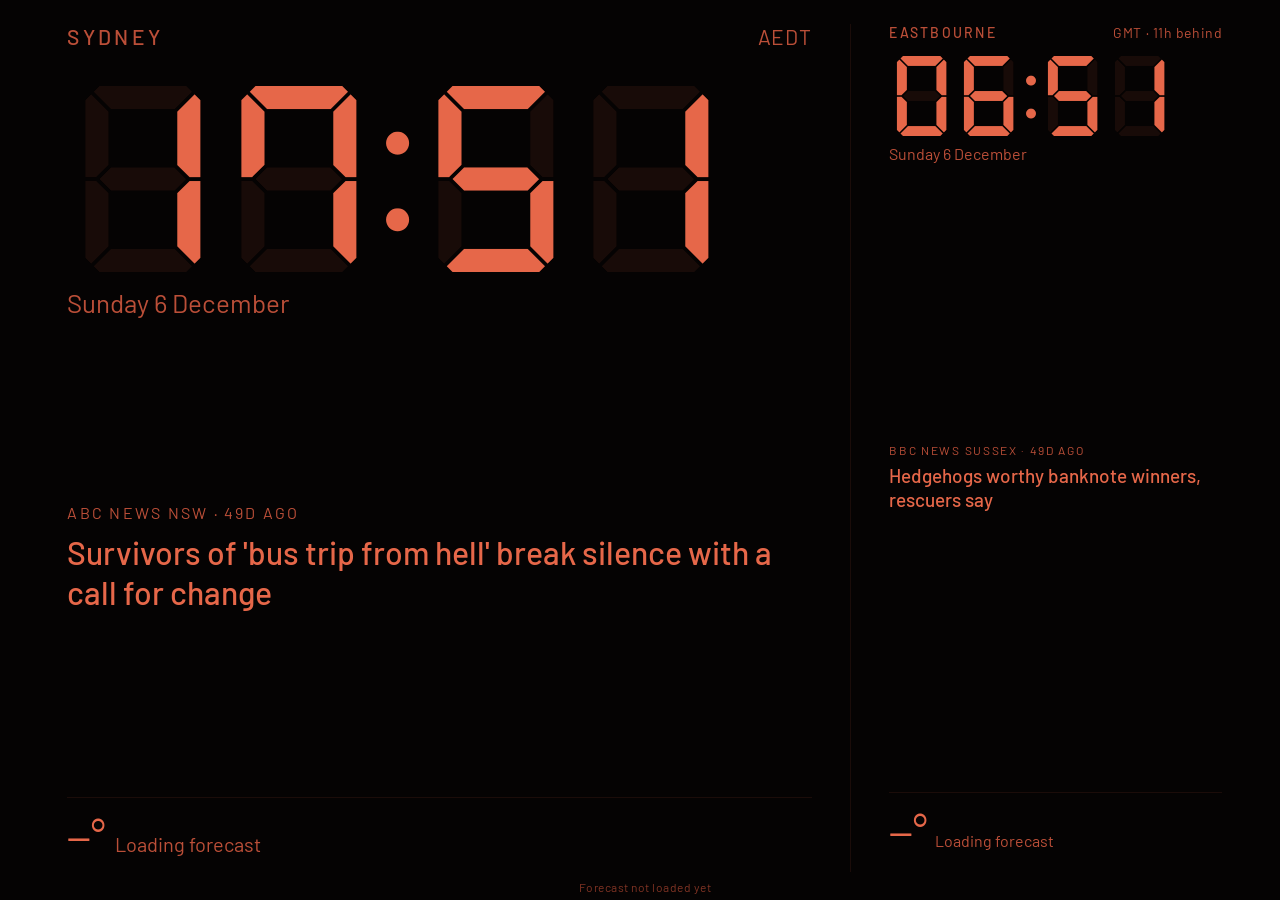
==== index.html @ 303331ee "Sydney: rain-first weather block with next-2-hours strip Co-Authored-By: Claude Sonnet 5.5 <noreply@" ====
<!doctype html>
<html lang="en-AU">
<head>
<meta charset="utf-8">
<meta name="viewport" content="width=device-width, initial-scale=1, viewport-fit=cover, user-scalable=no">
<meta name="apple-mobile-web-app-capable" content="yes">
<meta name="mobile-web-app-capable" content="yes">
<meta name="apple-mobile-web-app-status-bar-style" content="black-translucent">
<meta name="apple-mobile-web-app-title" content="Night Clock">
<meta name="theme-color" content="#050303">
<meta name="color-scheme" content="dark">
<title>Night Clock</title>
<link rel="manifest" href="manifest.webmanifest">
<link rel="apple-touch-icon" href="icon-180.png">
<link rel="preconnect" href="https://fonts.googleapis.com">
<link rel="preconnect" href="https://fonts.gstatic.com" crossorigin>
<link rel="preload" href="fonts/dseg7-classic-latin-700-normal.woff2" as="font" type="font/woff2" crossorigin>
<link rel="stylesheet" href="https://fonts.googleapis.com/css2?family=Barlow+Condensed:wght@400;500&amp;family=Barlow:wght@400;500&amp;display=swap">
<link rel="stylesheet" href="styles.css">
</head>
<body>

<main id="app">
  <section class="city" id="city-syd" aria-label="Sydney">
    <div class="top">
      <header class="city-head">
        <span class="city-name">Sydney</span>
        <span class="city-meta" id="syd-meta"></span>
      </header>
      <div class="time"><span class="ghost" aria-hidden="true">88:88</span><span class="hm" id="syd-hm">--:--</span><span class="ap" id="syd-ap"></span></div>
      <div class="date" id="syd-date"></div>
    </div>
    <div class="news" id="syd-news" hidden>
      <div class="news-src" id="syd-news-src"></div>
      <p class="news-title" id="syd-news-title"></p>
    </div>
    <div class="wx wx-rainy">
      <div class="wx-now">
        <span class="wx-temp" id="syd-temp">--°</span>
        <span class="wx-desc" id="syd-desc">Loading forecast</span>
        <span class="wx-range" id="syd-range"></span>
      </div>
      <div class="rain-row">
        <div class="rain-text">
          <div class="rain-head" id="syd-rain-head"></div>
          <div class="rain-sub" id="syd-rain-sub"></div>
        </div>
        <div class="rain-nc" id="syd-nc-wrap" hidden>
          <div class="rain-nc-cap" id="syd-nc-cap"></div>
          <div id="syd-nc"></div>
        </div>
      </div>
      <div class="wx-chart" id="syd-chart"></div>
    </div>
  </section>

  <section class="city" id="city-uk" aria-label="Eastbourne">
    <div class="top">
      <header class="city-head">
        <span class="city-name">Eastbourne</span>
        <span class="city-meta" id="uk-meta"></span>
      </header>
      <div class="time"><span class="ghost" aria-hidden="true">88:88</span><span class="hm" id="uk-hm">--:--</span><span class="ap" id="uk-ap"></span></div>
      <div class="date" id="uk-date"></div>
    </div>
    <div class="news" id="uk-news" hidden>
      <div class="news-src" id="uk-news-src"></div>
      <p class="news-title" id="uk-news-title"></p>
    </div>
    <div class="wx">
      <div class="wx-now">
        <span class="wx-temp" id="uk-temp">--°</span>
        <span class="wx-desc" id="uk-desc">Loading forecast</span>
      </div>
      <div class="wx-range" id="uk-range"></div>
      <div class="wx-chart" id="uk-chart"></div>
    </div>
  </section>

  <footer id="foot"></footer>
</main>

<nav id="controls" hidden aria-label="Display settings">
  <button type="button" id="btn-hours"></button>
  <button type="button" id="btn-dim"></button>
  <span id="awake"></span>
</nav>

<script src="app.js"></script>
</body>
</html>
---- styles.css ----
/* Night Clock
   Layout: two city columns (Sydney wider) in landscape, two stacked rows in portrait.
   Everything sizes from its column width (cqw), so the same rules fit both orientations. */

@font-face {
  font-family: "DSEG7 Classic";
  font-weight: 700;
  font-style: normal;
  font-display: swap;
  src: url("fonts/dseg7-classic-latin-700-normal.woff2") format("woff2");
}

:root {
  --bg: #050303;
  --ink: #ff7352;      /* digits: warm red-orange, gentlest on night vision */
  --ink-2: #d0583f;    /* labels and secondary text */
  --ink-3: #8f3a29;    /* footnotes and axes */
  --line: #1f0e0a;     /* hairlines and night shading */
  --dim: 0.9;
  --digits: "DSEG7 Classic", "Barlow Condensed", "Arial Narrow", Arial, sans-serif;
  --display: "Barlow Condensed", "Arial Narrow", "Helvetica Neue", Arial, sans-serif;
  --body: "Barlow", -apple-system, "Helvetica Neue", Arial, sans-serif;
  color-scheme: dark;
}

* { box-sizing: border-box; margin: 0; }
[hidden] { display: none !important; }

html, body {
  height: 100%;
  background: var(--bg);
  color: var(--ink);
  overflow: hidden;
  -webkit-text-size-adjust: 100%;
  -webkit-user-select: none;
  user-select: none;
  -webkit-tap-highlight-color: transparent;
}

body { font-family: var(--body); }

#app {
  position: fixed;
  top: 0; right: 0; bottom: 0; left: 0;
  display: grid;
  grid-template-columns: minmax(0, 2fr) minmax(0, 1fr);
  padding:
    max(24px, env(safe-area-inset-top))
    max(24px, env(safe-area-inset-right))
    max(28px, env(safe-area-inset-bottom))
    max(24px, env(safe-area-inset-left));
  opacity: var(--dim);
  transition: opacity 0.8s ease;
}

/* Time block pinned to the top, forecast pinned to the bottom, so both cities line up. */
.city {
  container-type: inline-size;
  display: flex;
  flex-direction: column;
  justify-content: space-between;
  gap: 16px;
  min-width: 0;
  overflow: hidden;
  padding: 0 clamp(16px, 3vw, 40px);
}

.city + .city { border-left: 1px solid var(--line); }

.city-head {
  display: flex;
  flex-wrap: wrap;
  justify-content: space-between;
  align-items: baseline;
  gap: 12px;
  font-size: clamp(14px, 3.4cqw, 21px);
  letter-spacing: 0.16em;
  text-transform: uppercase;
  color: var(--ink-2);
}

.city-name { font-weight: 500; white-space: nowrap; }
.city-meta { letter-spacing: 0.04em; text-transform: none; color: var(--ink-2); text-align: right; }

.time {
  position: relative;
  font-family: var(--digits);
  font-weight: 700;
  font-size: 24cqw;
  line-height: 1;
  letter-spacing: 0.02em;
  white-space: nowrap;
  margin-top: 0.2em;
}

/* unlit segments, like a real LED display */
.time .ghost { position: absolute; left: 0; top: 0; opacity: 0.09; pointer-events: none; }
.time .hm { white-space: pre; }

#city-syd .time { font-size: 25cqw; }

.ap {
  font-family: var(--body);
  font-size: 0.2em;
  font-weight: 400;
  letter-spacing: 0.04em;
  margin-left: 0.3em;
  color: var(--ink-2);
}

.date {
  font-size: clamp(16px, 4cqw, 26px);
  color: var(--ink-2);
  margin-top: 0.4em;
}

/* regional headline, fills the space between the clock and the forecast */
.news { min-width: 0; }

.news-src {
  font-size: clamp(12px, 2.8cqw, 16px);
  letter-spacing: 0.14em;
  text-transform: uppercase;
  color: var(--ink-2);
  margin-bottom: 0.6em;
}

.news-title {
  font-family: var(--body);
  font-weight: 500;
  font-size: clamp(19px, 4.6cqw, 32px);
  line-height: 1.25;
  color: var(--ink);
  display: -webkit-box;
  -webkit-box-orient: vertical;
  -webkit-line-clamp: 4;
  overflow: hidden;
}

.wx {
  padding-top: clamp(12px, 2vh, 22px);
  border-top: 1px solid var(--line);
}

.wx-now { display: flex; align-items: baseline; gap: 0.5em; flex-wrap: wrap; }

.wx-temp {
  font-family: var(--display);
  font-weight: 400;
  font-size: clamp(40px, 11cqw, 68px);
  line-height: 1;
  font-variant-numeric: tabular-nums;
}

.wx-desc { font-size: clamp(16px, 3.8cqw, 24px); color: var(--ink-2); }

.wx-range {
  font-size: clamp(13px, 3cqw, 18px);
  color: var(--ink-2);
  margin-top: 0.35em;
  min-height: 1.3em;
}

.wx-chart svg { display: block; width: 100%; height: auto; margin-top: 0.7em; }

/* Sydney: rain first, temperature small */
.wx-rainy .wx-now { gap: 0.6em; }
.wx-rainy .wx-temp { font-size: clamp(28px, 6.2cqw, 40px); }
.wx-rainy .wx-desc { font-size: clamp(15px, 3.2cqw, 20px); }
.wx-rainy .wx-range { margin: 0 0 0 auto; min-height: 0; font-size: clamp(13px, 2.8cqw, 17px); }
.rain-row { display: flex; gap: 20px; align-items: flex-start; margin-top: 0.6em; }
.rain-text { flex: 1 1 56%; min-width: 0; }
.rain-head {
  font-family: var(--display);
  font-weight: 500;
  font-size: clamp(26px, 6.6cqw, 42px);
  line-height: 1.05;
  color: var(--ink);
}
.rain-sub { font-size: clamp(14px, 3cqw, 19px); color: var(--ink-2); margin-top: 0.35em; }
.rain-nc { flex: 0 0 38%; min-width: 0; }
.rain-nc-cap {
  font-size: clamp(11px, 2.4cqw, 14px);
  letter-spacing: 0.1em;
  text-transform: uppercase;
  color: var(--ink-2);
  margin-bottom: 4px;
}
.rain-nc svg { display: block; width: 100%; height: 60px; }
.wx-rainy .wx-chart svg { margin-top: 0.7em; }

/* chart parts */
.night { fill: var(--line); }
.bar   { fill: var(--ink); opacity: 0.32; }
.axis  { stroke: var(--ink-3); stroke-width: 1; }
.tick  { stroke: var(--ink-3); stroke-width: 1; }
.bar-led { opacity: 0.55; }
.bar-nc  { opacity: 0.85; }
.grid  { stroke: var(--ink-3); stroke-width: 1; stroke-dasharray: 3 5; opacity: 0.7; }
.tline-thin { stroke-width: 2; opacity: 0.55; }
.lbl-sm { font-size: 14px; }
.lbl-halo { paint-order: stroke; stroke: var(--bg); stroke-width: 5px; stroke-linejoin: round; }
.area  { fill: var(--ink); opacity: 0.1; }
.tline { fill: none; stroke: var(--ink); stroke-width: 3; stroke-linejoin: round; stroke-linecap: round; }
.dot   { fill: var(--bg); stroke: var(--ink); stroke-width: 3; }
.val   { fill: var(--ink); font-family: var(--display); font-size: 24px; font-weight: 500; }
.lbl   { fill: var(--ink-2); font-family: var(--body); font-size: 17px; }

#foot {
  position: absolute;
  left: 0; right: 0;
  bottom: max(6px, env(safe-area-inset-bottom));
  text-align: center;
  font-size: 12px;
  letter-spacing: 0.04em;
  color: var(--ink-3);
}

#controls {
  position: fixed;
  left: 50%;
  bottom: max(36px, env(safe-area-inset-bottom));
  transform: translateX(-50%);
  display: flex;
  align-items: center;
  flex-wrap: wrap;
  justify-content: center;
  gap: 12px 16px;
  max-width: calc(100vw - 32px);
  padding: 12px 16px;
  background: #140805;
  border: 1px solid var(--ink-3);
  border-radius: 14px;
  filter: brightness(var(--ctl, 0.9));  /* dims with the display but stays opaque */
  z-index: 5;
}

#controls button {
  min-height: 52px;
  min-width: 150px;
  padding: 0 20px;
  font: 500 18px var(--body);
  color: var(--ink);
  background: transparent;
  border: 1px solid var(--ink-3);
  border-radius: 10px;
}

#controls button:active { background: var(--line); }
#awake { font-size: 14px; color: var(--ink-2); max-width: 280px; }

@media (orientation: portrait) {
  #app {
    grid-template-columns: minmax(0, 1fr);
    grid-template-rows: minmax(0, 1fr) minmax(0, 1fr);
  }
  .city + .city { border-left: 0; border-top: 1px solid var(--line); }
  #app { padding-top: max(20px, env(safe-area-inset-top)); padding-bottom: max(24px, env(safe-area-inset-bottom)); }
  .city { gap: 8px; padding-bottom: 14px; }
  .news { display: none; }  /* portrait is tight, headlines are for landscape */
  #city-syd .time { font-size: 17cqw; }
  .rain-nc svg { height: 46px; }
  .rain-row { margin-top: 0.3em; }
  .rain-head { font-size: clamp(24px, 5cqw, 34px); }
  #city-uk .time { font-size: 16cqw; }
  .wx { padding-top: 8px; }
  .wx-temp { font-size: 52px; }
}

@media (prefers-reduced-motion: reduce) {
  #app { transition: none; }
}
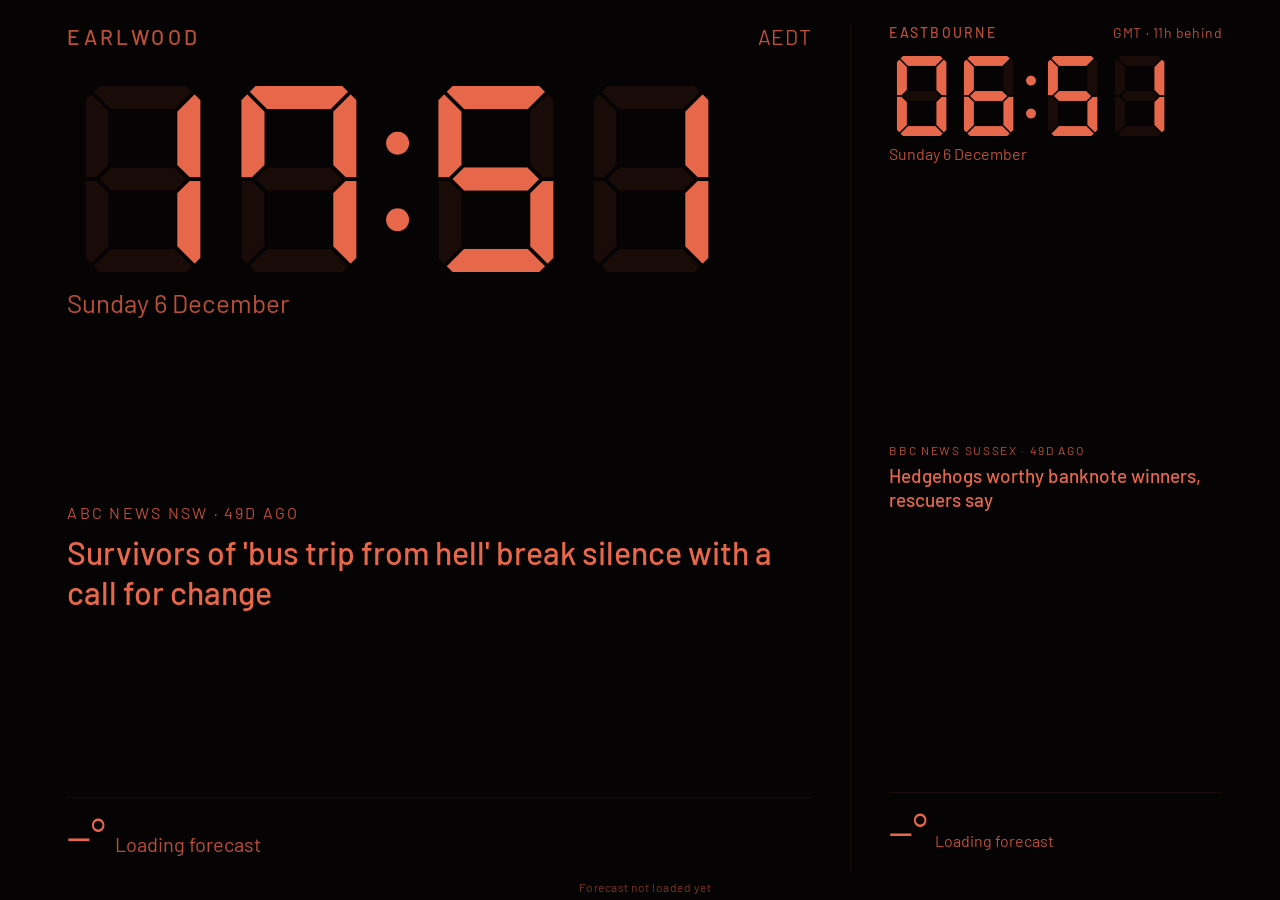
==== commit 82754d54: "Label the Sydney column Earlwood Co-Authored-By: Claude Sonnet 5.5 <noreply@anthropic.com> Claude-Se" ====
--- a/index.html
+++ b/index.html
@@ -21,10 +21,10 @@
 <body>
 
 <main id="app">
-  <section class="city" id="city-syd" aria-label="Sydney">
+  <section class="city" id="city-syd" aria-label="Earlwood">
     <div class="top">
       <header class="city-head">
-        <span class="city-name">Sydney</span>
+        <span class="city-name">Earlwood</span>
         <span class="city-meta" id="syd-meta"></span>
       </header>
       <div class="time"><span class="ghost" aria-hidden="true">88:88</span><span class="hm" id="syd-hm">--:--</span><span class="ap" id="syd-ap"></span></div>
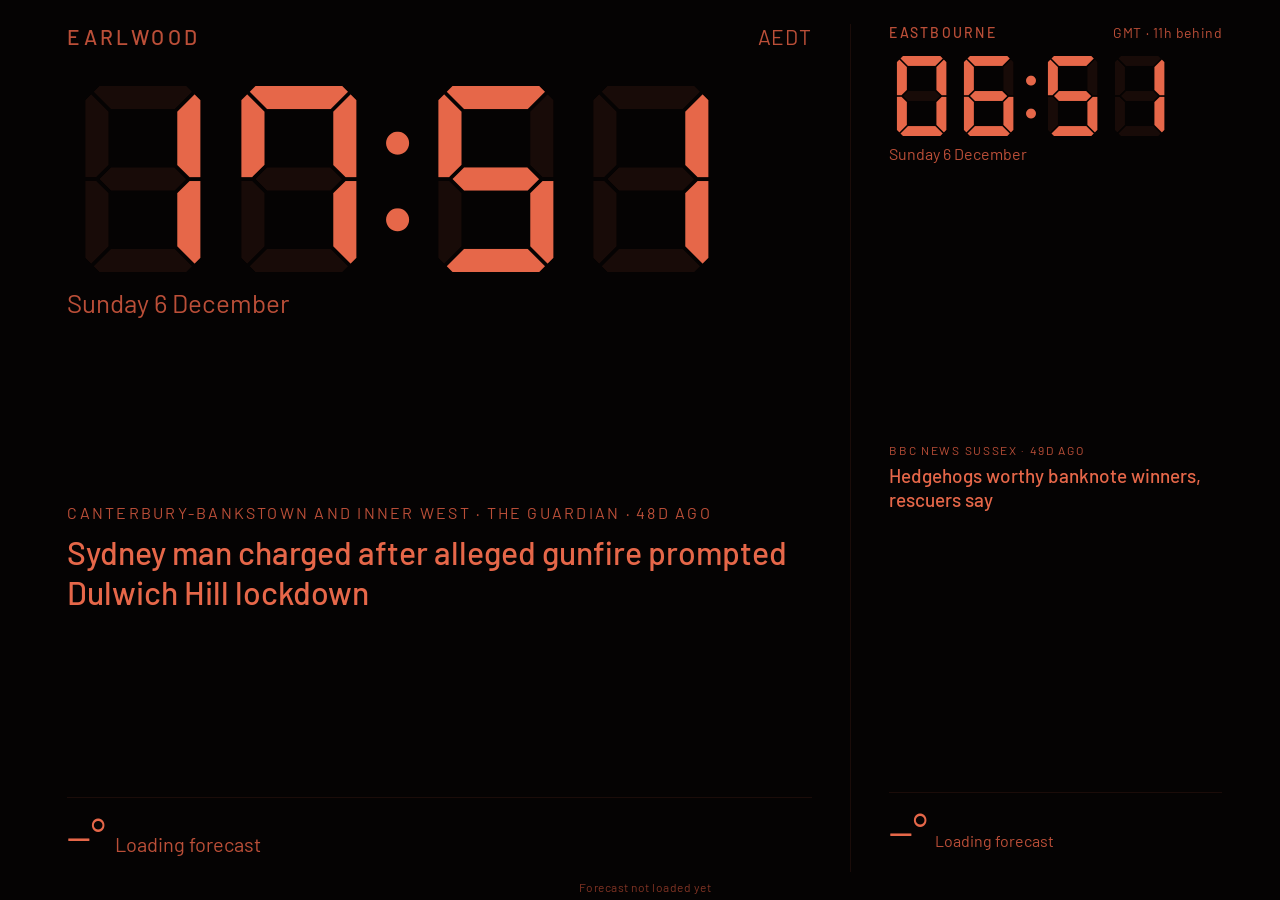
==== commit 6510910d: "Add a Full screen button for browsers that support it Co-Authored-By: Claude Sonnet 5.5 <noreply@ant" ====
--- a/index.html
+++ b/index.html
@@ -83,6 +83,7 @@
 <nav id="controls" hidden aria-label="Display settings">
   <button type="button" id="btn-hours"></button>
   <button type="button" id="btn-dim"></button>
+  <button type="button" id="btn-full" hidden></button>
   <span id="awake"></span>
 </nav>
 
--- a/styles.css
+++ b/styles.css
@@ -162,6 +162,12 @@
 }
 
 .wx-chart svg { display: block; width: 100%; height: auto; margin-top: 0.7em; }
+
+/* Earlwood-only page (earlwood/index.html): one wide column */
+#app.solo { grid-template-columns: minmax(0, 1fr); }
+.solo #city-syd .time { font-size: 20cqw; }
+.solo .news-title { -webkit-line-clamp: 2; }
+.solo .rain-nc { flex-basis: 34%; }
 
 /* Sydney: rain first, temperature small */
 .wx-rainy .wx-now { gap: 0.6em; }
@@ -270,3 +276,10 @@
 @media (prefers-reduced-motion: reduce) {
   #app { transition: none; }
 }
+
+@media (orientation: portrait) {
+  #app.solo { grid-template-rows: minmax(0, 1fr); }
+  .solo .news { display: block; }
+  .solo #city-syd .time { font-size: 21cqw; }
+  .solo .wx-chart svg { height: auto; }
+}
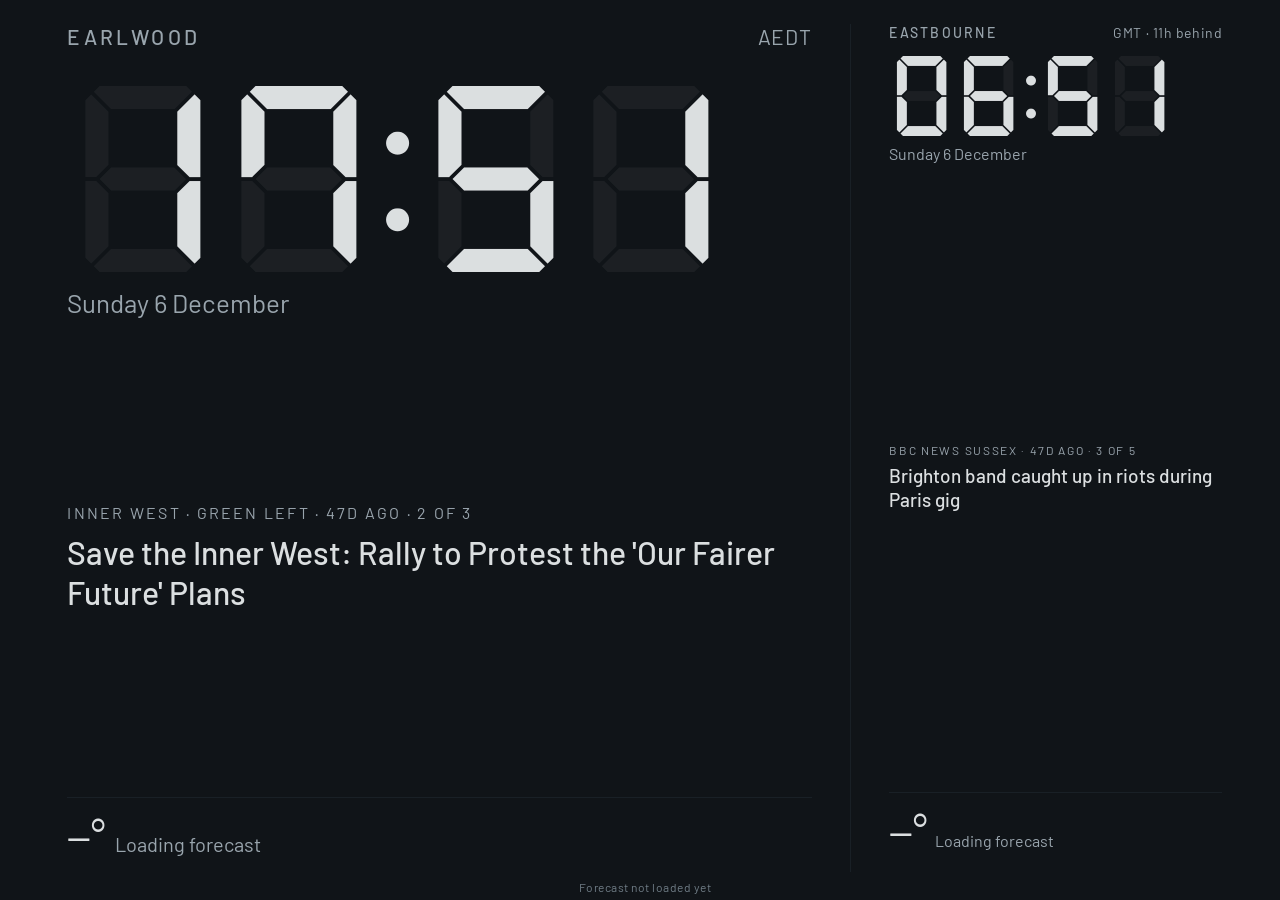
==== commit d59032c6: "Two-city page: turn on the colour themes (daily rotation, night look 8pm to 6am) so the rotator show" ====
--- a/index.html
+++ b/index.html
@@ -82,11 +82,13 @@
 
 <nav id="controls" hidden aria-label="Display settings">
   <button type="button" id="btn-hours"></button>
+  <button type="button" id="btn-theme"></button>
   <button type="button" id="btn-dim"></button>
   <button type="button" id="btn-full" hidden></button>
   <span id="awake"></span>
 </nav>
 
+<script>window.NIGHT_CLOCK = { themes: true };</script>
 <script src="app.js"></script>
 </body>
 </html>
--- a/styles.css
+++ b/styles.css
@@ -165,7 +165,10 @@
 
 /* Earlwood-only page (earlwood/index.html): one wide column */
 #app.solo { grid-template-columns: minmax(0, 1fr); }
-.solo #city-syd .time { font-size: 20cqw; }
+.solo .wx { min-height: 0; }
+.solo .wx-chart { flex: 1 1 0; min-height: 70px; max-height: 300px; position: relative; }
+.solo .wx-chart svg { position: absolute; left: 0; top: 0; width: 100%; height: 100%; margin-top: 0; }
+.news-title a { color: inherit; text-decoration: none; -webkit-touch-callout: none; }
 .solo .news-title { -webkit-line-clamp: 2; }
 .solo .rain-nc { flex-basis: 34%; }
 
@@ -280,6 +283,99 @@
 @media (orientation: portrait) {
   #app.solo { grid-template-rows: minmax(0, 1fr); }
   .solo .news { display: block; }
-  .solo #city-syd .time { font-size: 21cqw; }
+  .solo #city-syd .time { font-size: min(26cqw, 20vh); }
   .solo .wx-chart svg { height: auto; }
 }
+
+/* short landscape screens such as small tablets */
+@media (orientation: landscape) and (max-height: 640px) {
+  #app { padding-top: 12px; padding-bottom: 20px; }
+  .city { gap: 8px; }
+  .city-head { font-size: 14px; }
+  .date { font-size: 18px; margin-top: 0.2em; }
+  .wx-rainy .wx-temp { font-size: 28px; }
+  .wx-rainy .wx-desc, .wx-rainy .wx-range { font-size: 14px; }
+  .rain-row { margin-top: 0.3em; }
+  .rain-head { font-size: 26px; }
+  .rain-sub, .rain-next { font-size: 14px; margin-top: 0.2em; }
+  .rain-nc-cap { font-size: 11px; margin-bottom: 2px; }
+  .rain-nc svg { height: 40px; }
+  #foot { font-size: 11px; }
+}
+
+/* ---------- Earlwood page: a clock strip and three big answers ----------
+   Light rail, what to wear, umbrella. Built to be read from across the kitchen, so words are huge
+   and a row turns into a solid block when it needs attention. */
+#app.solo { padding-top: max(24px, env(safe-area-inset-top)); padding-bottom: max(30px, env(safe-area-inset-bottom)); }
+#app.solo .city { gap: clamp(8px, 1.6vh, 16px); padding: 0 clamp(8px, 1.6vw, 24px); }
+#app.solo .top { display: flex; align-items: baseline; justify-content: space-between; gap: 24px; flex: 0 0 auto; }
+#app.solo #city-syd .time { font-size: min(15vh, 21cqw); margin-top: 0; }
+#app.solo .date { font-size: min(5vh, 4.2cqw); margin: 0; text-align: right; color: var(--ink); }
+#app.solo .rows { flex: 1 1 0; min-height: 0; display: flex; flex-direction: column; gap: clamp(8px, 1.6vh, 16px); }
+
+.row {
+  flex: 1 1 0;
+  min-height: 0;
+  display: grid;
+  grid-template-columns: auto minmax(0, 1fr) auto;
+  align-items: center;
+  gap: clamp(14px, 2.6cqw, 36px);
+  padding: 0 clamp(16px, 3cqw, 40px);
+  border: 2px solid var(--rowline, var(--ink-3));
+  border-radius: 20px;
+  color: var(--ink);
+  background: var(--row-bg, transparent);
+  overflow: hidden;
+}
+.row .ico { display: flex; gap: 0.15em; align-items: center; }
+.row .ico svg { display: block; flex: none; width: min(15vh, 13cqw); height: min(15vh, 13cqw); fill: none; stroke: currentColor; stroke-width: 3; stroke-linejoin: round; stroke-linecap: round; }
+.row .ico-2 svg { width: min(11vh, 10cqw); height: min(11vh, 10cqw); }
+.row .ico-3 svg { width: min(8.5vh, 8cqw); height: min(8.5vh, 8cqw); }
+.row .ico svg circle { fill: currentColor; }
+.row-label { font-size: clamp(14px, 2.4vh, 24px); letter-spacing: 0.12em; text-transform: uppercase; color: var(--ink-2); }
+.row-word { font-family: var(--display); font-weight: 500; font-size: min(10.5vh, 10cqw); line-height: 1; margin-top: 0.05em; white-space: nowrap; overflow: hidden; text-overflow: ellipsis; }
+.row-sub { font-size: clamp(17px, 3.5vh, 34px); line-height: 1.15; margin-top: 0.1em; color: var(--ink-2); }
+.row-note { font-size: clamp(15px, 2.8vh, 26px); line-height: 1.15; margin-top: 0.1em; color: var(--ink-2); }
+.row-num { font-family: var(--display); font-weight: 500; font-size: min(17vh, 15cqw); line-height: 1; text-align: right; }
+.row-num-cap { display: block; font-family: var(--body); font-weight: 400; font-size: clamp(13px, 2.2vh, 22px); letter-spacing: 0.1em; text-transform: uppercase; color: var(--ink-2); }
+
+/* quiet: nothing to worry about, dimmer and outlined */
+.row.quiet, #tile-wear { border-color: var(--ok-line, var(--rowline, var(--ink-3))); }
+.row.quiet { color: var(--ink-2); }
+.row.quiet .row-label, .row.quiet .row-sub, .row.quiet .row-note { color: var(--ink-3); }
+.row.quiet .ico, #tile-wear .ico { color: var(--ok-icon, inherit); }
+/* needs attention: a solid block, impossible to miss */
+.row.on { background: var(--alert, var(--ink)); border-color: var(--alert, var(--ink)); color: var(--on-alert, var(--bg)); }
+.row.on .row-label, .row.on .row-sub, .row.on .row-note, .row.on .row-num-cap { color: var(--on-alert, var(--bg)); }
+.row.maybe { border-color: var(--maybe, var(--ink)); }
+.row.maybe .ico { color: var(--maybe-icon, inherit); }
+
+/* Colour themes for the Earlwood page. The warm night look is the default set in :root; the page picks
+   one by setting data-theme on <html>: four daytime looks that take turns day by day, and night (8pm to 6am). */
+/* the unlit clock segments are quieter on the themed looks */
+[data-theme] .time .ghost { opacity: 0.06; }
+[data-theme="daylight"] {
+  --bg: #FBF8F3; --ink: #1E2A32; --ink-2: #3F4E58; --ink-3: #66727B; --line: #EDE7DB;
+  --rowline: #C9C0AE; --alert: #D9480F; --on-alert: #FFFFFF; --maybe: #D9480F;
+}
+[data-theme="slate"] {
+  --bg: #101418; --ink: #F2F5F7; --ink-2: #A9B5BE; --ink-3: #7B8993; --line: #1B2229;
+  --rowline: #2A343C; --alert: #FF6B4A; --on-alert: #1A0B07; --maybe: #2DD4BF; --ok-icon: #2DD4BF; --maybe-icon: #2DD4BF;
+}
+[data-theme="traffic"] {
+  --bg: #0B1220; --ink: #FFFFFF; --ink-2: #B5C1D6; --ink-3: #8393AD; --line: #16213A;
+  --rowline: #30A46C; --ok-line: #30A46C; --ok-icon: #4CC38A; --alert: #E5484D; --on-alert: #FFFFFF; --maybe: #F5A524; --maybe-icon: #F5A524;
+}
+[data-theme="sky"] {
+  --bg: #EAF2FB; --ink: #0B2545; --ink-2: #3C5A7D; --ink-3: #5A7596; --line: #D7E5F6;
+  --rowline: #B9CDE6; --row-bg: #FFFFFF; --alert: #F5A524; --on-alert: #2B1A00; --maybe: #1D6FD8; --ok-icon: #1D6FD8; --maybe-icon: #1D6FD8;
+}
+
+@media (orientation: portrait) {
+  #app.solo #city-syd .time { font-size: min(14vh, 25cqw); }
+  #app.solo .top { flex-direction: column; align-items: flex-start; gap: 4px; }
+  #app.solo .date { text-align: left; font-size: 3.6vh; }
+  .row .ico svg { width: min(10vh, 12cqw); height: min(10vh, 12cqw); }
+  .row-word { font-size: min(7.5vh, 10cqw); }
+  .row-num { font-size: min(10vh, 18cqw); }
+}
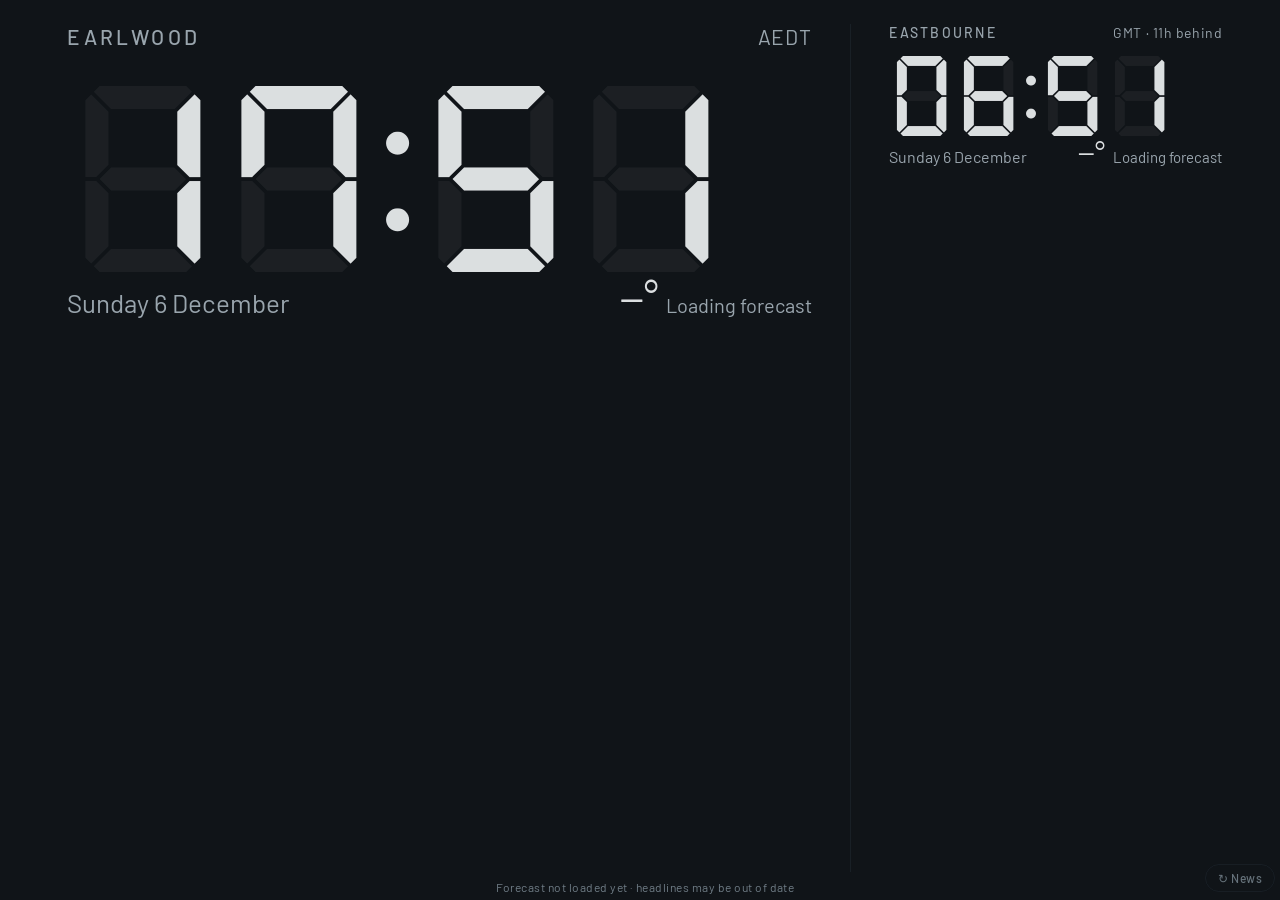
==== commit 4ccc111c: "Version 2: local news list, minimal weather, refresh button - Weather is just the main thing ("18°C " ====
--- a/index.html
+++ b/index.html
@@ -28,30 +28,15 @@
         <span class="city-meta" id="syd-meta"></span>
       </header>
       <div class="time"><span class="ghost" aria-hidden="true">88:88</span><span class="hm" id="syd-hm">--:--</span><span class="ap" id="syd-ap"></span></div>
-      <div class="date" id="syd-date"></div>
-    </div>
-    <div class="news" id="syd-news" hidden>
-      <div class="news-src" id="syd-news-src"></div>
-      <p class="news-title" id="syd-news-title"></p>
-    </div>
-    <div class="wx wx-rainy">
-      <div class="wx-now">
-        <span class="wx-temp" id="syd-temp">--°</span>
-        <span class="wx-desc" id="syd-desc">Loading forecast</span>
-        <span class="wx-range" id="syd-range"></span>
-      </div>
-      <div class="rain-row">
-        <div class="rain-text">
-          <div class="rain-head" id="syd-rain-head"></div>
-          <div class="rain-sub" id="syd-rain-sub"></div>
-        </div>
-        <div class="rain-nc" id="syd-nc-wrap" hidden>
-          <div class="rain-nc-cap" id="syd-nc-cap"></div>
-          <div id="syd-nc"></div>
+      <div class="date-row">
+        <div class="date" id="syd-date"></div>
+        <div class="wx-now">
+          <span class="wx-temp" id="syd-temp">--°</span>
+          <span class="wx-desc" id="syd-desc">Loading forecast</span>
         </div>
       </div>
-      <div class="wx-chart" id="syd-chart"></div>
     </div>
+    <div class="news news-list" id="syd-news" hidden></div>
   </section>
 
   <section class="city" id="city-uk" aria-label="Eastbourne">
@@ -61,29 +46,26 @@
         <span class="city-meta" id="uk-meta"></span>
       </header>
       <div class="time"><span class="ghost" aria-hidden="true">88:88</span><span class="hm" id="uk-hm">--:--</span><span class="ap" id="uk-ap"></span></div>
-      <div class="date" id="uk-date"></div>
+      <div class="date-row">
+        <div class="date" id="uk-date"></div>
+        <div class="wx-now">
+          <span class="wx-temp" id="uk-temp">--°</span>
+          <span class="wx-desc" id="uk-desc">Loading forecast</span>
+        </div>
+      </div>
     </div>
-    <div class="news" id="uk-news" hidden>
-      <div class="news-src" id="uk-news-src"></div>
-      <p class="news-title" id="uk-news-title"></p>
-    </div>
-    <div class="wx">
-      <div class="wx-now">
-        <span class="wx-temp" id="uk-temp">--°</span>
-        <span class="wx-desc" id="uk-desc">Loading forecast</span>
-      </div>
-      <div class="wx-range" id="uk-range"></div>
-      <div class="wx-chart" id="uk-chart"></div>
-    </div>
+    <div class="news news-list" id="uk-news" hidden></div>
   </section>
 
   <footer id="foot"></footer>
+  <button type="button" id="btn-news-page" aria-label="Refresh news">↻ News</button>
 </main>
 
 <nav id="controls" hidden aria-label="Display settings">
   <button type="button" id="btn-hours"></button>
   <button type="button" id="btn-theme"></button>
   <button type="button" id="btn-dim"></button>
+  <button type="button" id="btn-news">Refresh news</button>
   <button type="button" id="btn-full" hidden></button>
   <span id="awake"></span>
 </nav>
--- a/styles.css
+++ b/styles.css
@@ -223,6 +223,8 @@
   font-size: 12px;
   letter-spacing: 0.04em;
   color: var(--ink-3);
+  padding: 0 12px;
+  box-sizing: border-box;
 }
 
 #controls {
@@ -266,7 +268,7 @@
   .city + .city { border-left: 0; border-top: 1px solid var(--line); }
   #app { padding-top: max(20px, env(safe-area-inset-top)); padding-bottom: max(24px, env(safe-area-inset-bottom)); }
   .city { gap: 8px; padding-bottom: 14px; }
-  .news { display: none; }  /* portrait is tight, headlines are for landscape */
+  .news:not(.news-list) { display: none; }  /* the one-headline box is hidden in portrait; the v2 list fits what it can */
   #city-syd .time { font-size: 17cqw; }
   .rain-nc svg { height: 46px; }
   .rain-row { margin-top: 0.3em; }
@@ -374,8 +376,57 @@
 @media (orientation: portrait) {
   #app.solo #city-syd .time { font-size: min(14vh, 25cqw); }
   #app.solo .top { flex-direction: column; align-items: flex-start; gap: 4px; }
-  #app.solo .date { text-align: left; font-size: 3.6vh; }
-  .row .ico svg { width: min(10vh, 12cqw); height: min(10vh, 12cqw); }
-  .row-word { font-size: min(7.5vh, 10cqw); }
-  .row-num { font-size: min(10vh, 18cqw); }
-}
+  #app.solo .date { text-align: left; font-size: max(18px, min(3.6vh, 6.2cqw)); }
+  /* Narrow tablet: the icon sits beside the label and word, and the detail lines run the full card width.
+     Everything inside a card is in em off one base size taken from the width, so fitRows() in app.js
+     can shrink a whole card (--fit) if its words are long. */
+  #app.solo .rows { gap: 10px; }
+  #foot { font-size: 11px; letter-spacing: 0; }
+  .row {
+    flex: 1 1 auto;
+    font-size: calc(var(--fit, 1) * clamp(16px, 5cqw, 34px));
+    grid-template-columns: auto minmax(0, 1fr) auto;
+    grid-template-areas: "ico label num" "ico word num" "sub sub sub" "note note note";
+    column-gap: 0.6em; row-gap: 0;
+    align-content: center;
+    padding: 0.5em 0.7em;
+  }
+  .row-body { display: contents; }
+  .row-body > :empty { display: none; }
+  .row .ico { grid-area: ico; flex-direction: column; align-self: center; }
+  .row-label { grid-area: label; align-self: end; font-size: 0.8em; letter-spacing: 0.06em; }
+  .row-word { grid-area: word; align-self: start; font-size: 2.4em; white-space: normal; overflow: visible; text-overflow: clip; line-height: 1.02; }
+  .row-sub { grid-area: sub; font-size: 1em; margin-top: 0.3em; }
+  .row-note { grid-area: note; font-size: 0.88em; margin-top: 0.2em; }
+  .row-num { grid-area: num; align-self: center; font-size: 3.2em; }
+  .row-num-cap { font-size: 0.22em; letter-spacing: 0.06em; }
+  .row .ico svg, .row .ico-2 svg { width: 2.6em; height: 2.6em; }
+  .row .ico-2 svg { width: 1.8em; height: 1.8em; }
+  .row .ico-3 svg { width: 1.4em; height: 1.4em; }
+}
+
+/* v2: the weather sits beside the date, right under the clock */
+.date-row { display: flex; align-items: baseline; justify-content: space-between; flex-wrap: wrap; gap: 0.3em 1em; }
+.date-row .wx-now { gap: 0.5em; }
+.date-row .wx-temp { font-size: clamp(28px, 6.2cqw, 40px); }
+.date-row .wx-desc { font-size: clamp(15px, 3.2cqw, 20px); }
+
+/* v2: a list of local headlines fills the space under the clock */
+.city { justify-content: flex-start; }
+.news-list { flex: 1 1 0; min-height: 0; overflow: hidden; position: relative; padding-bottom: 8px; }
+.news-item { padding: 0.7em 0; border-top: 1px solid var(--line); }
+.news-item .news-src { margin-bottom: 0.3em; }
+.news-list .news-title { -webkit-line-clamp: 3; font-size: clamp(16px, 3.6cqw, 26px); }
+
+@media (orientation: portrait) {
+  .news-list .news-title { font-size: clamp(16px, 3.4cqw, 24px); -webkit-line-clamp: 2; }
+  .news-item { padding: 0.5em 0; }
+}
+
+/* v2: small refresh-news button in the corner of the main page */
+#btn-news-page {
+  position: fixed; right: max(10px, env(safe-area-inset-right)); bottom: max(8px, env(safe-area-inset-bottom));
+  font: 500 12px/1 var(--body); letter-spacing: 0.04em; color: var(--ink-3);
+  background: transparent; border: 1px solid var(--line); border-radius: 14px; padding: 7px 12px; opacity: var(--dim);
+}
+#btn-news-page:active { background: var(--line); }
